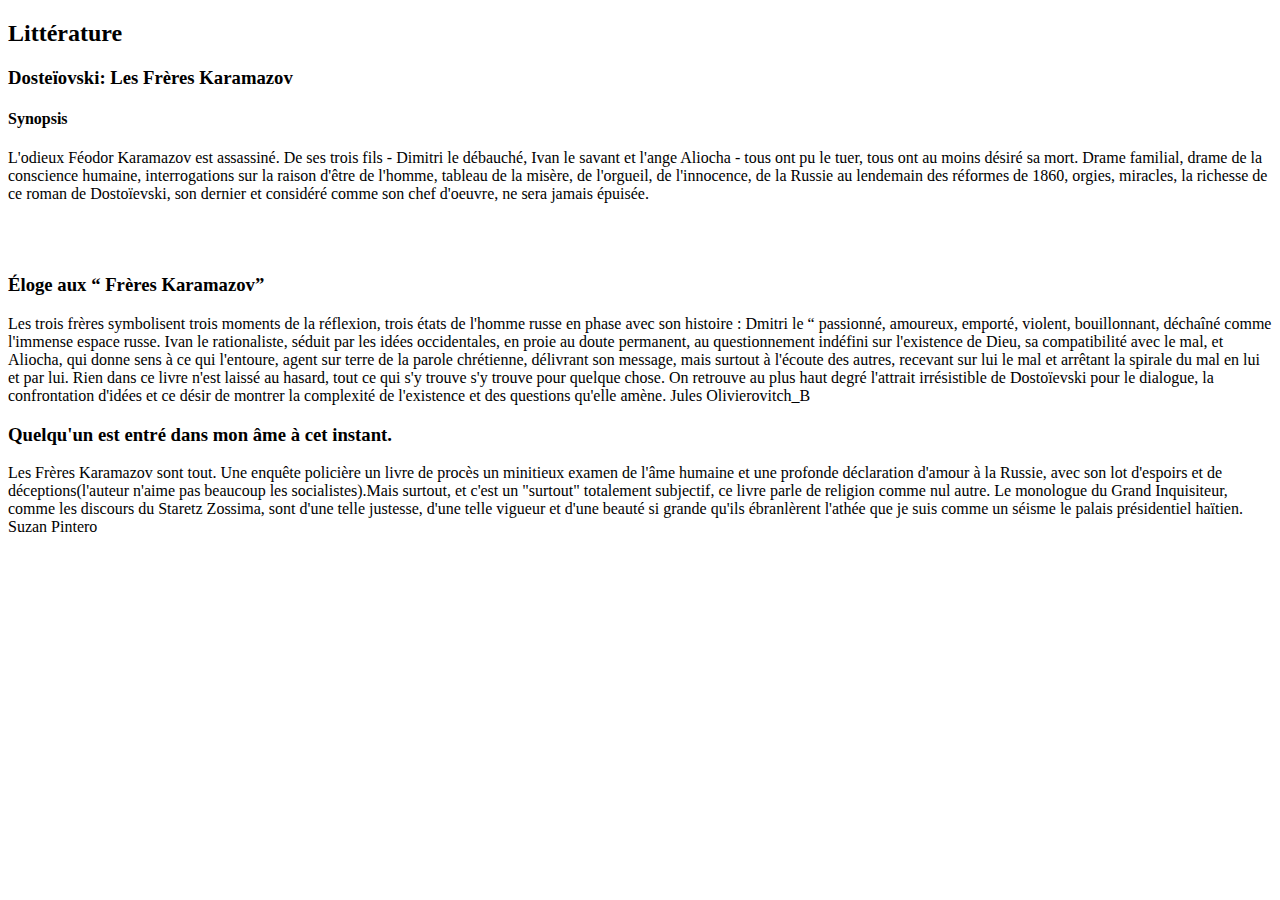
==== index.html @ 24e1115f "premiere remise html semantique" ====
<!DOCTYPE html>
<html lang="fr">
<head>
    <meta charset="UTF-8">
    <meta name="viewport" content="width=device-width, initial-scale=1.0"/>
<!--    <link rel="stylesheet" href="css/styles.css">-->
    <title>P1 Grilles festives</title>
</head>
<body>
<div>
    <header>
        <h2>Littérature</h2>
    </header>
</div>
<main>
<section>
    <div>
        <h3>Dosteïovski:
            Les Frères Karamazov
        </h3>
        <h4>Synopsis</h4>
        <p>L'odieux Féodor Karamazov est assassiné. De ses trois fils - Dimitri le débauché, Ivan le savant et l'ange Aliocha - tous ont pu le tuer, tous ont au moins désiré sa mort. Drame familial, drame de la conscience humaine, interrogations sur la raison d'être de l'homme, tableau de la misère, de l'orgueil, de l'innocence, de la Russie au lendemain des réformes de 1860, orgies, miracles, la richesse de ce roman de Dostoïevski, son dernier et considéré comme son chef d'oeuvre, ne sera jamais épuisée. </p>
    </div>
    <div>
        <img src="" alt="">
        <img src="" alt="">
    </div>
    <div>
        <img src="" alt="">
    </div>
    <div>
        <h3>Éloge aux “ Frères Karamazov” </h3>
        <p>Les trois frères symbolisent trois moments de la réflexion, trois états de l'homme russe en phase avec son histoire : Dmitri le “ passionné, amoureux, emporté, violent, bouillonnant, déchaîné comme l'immense espace russe. Ivan le rationaliste, séduit par les idées occidentales, en proie au doute permanent, au questionnement indéfini sur l'existence de Dieu, sa compatibilité avec le mal, et Aliocha, qui donne sens à ce qui l'entoure, agent sur terre de la parole chrétienne, délivrant son message, mais surtout à l'écoute des autres, recevant sur lui le mal et arrêtant la spirale du mal en lui et par lui. Rien dans ce livre n'est laissé au hasard, tout ce qui s'y trouve s'y trouve pour quelque chose. On retrouve au plus haut degré l'attrait irrésistible de Dostoïevski pour le dialogue, la confrontation d'idées et ce désir de montrer la complexité de l'existence et des questions qu'elle amène.

            Jules Olivierovitch_B
        </p>
    </div>
    <div>
        <h3> Quelqu'un est entré dans
            mon âme à cet instant.

        </h3>
    <p>Les Frères Karamazov sont tout. Une enquête policière un livre de procès un minitieux examen de l'âme humaine et une profonde déclaration d'amour à la Russie, avec son lot d'espoirs et de déceptions(l'auteur n'aime pas beaucoup les socialistes).Mais surtout, et c'est un "surtout" totalement subjectif, ce livre parle de religion comme nul autre. Le monologue du Grand Inquisiteur, comme les discours du Staretz Zossima, sont d'une telle justesse, d'une telle vigueur et d'une beauté si grande qu'ils ébranlèrent l'athée que je suis comme un séisme le palais présidentiel haïtien.

        Suzan Pintero
    </p>
    </div>
    <div>
        <img src="" alt="">
    </div>
</section>
</main>
</body>
</html>
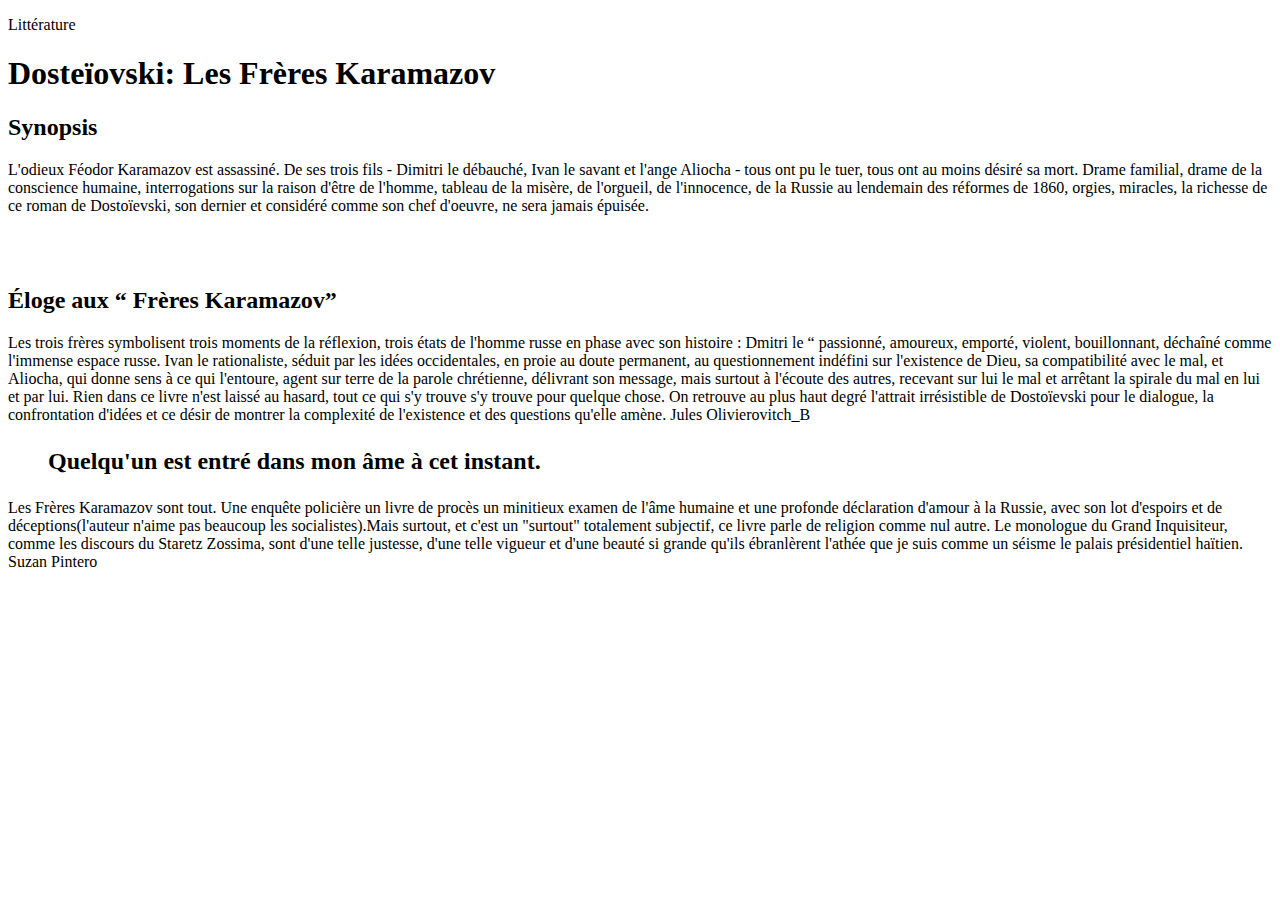
==== commit 9654aed8: "html sémantique v2" ====
--- a/index.html
+++ b/index.html
@@ -8,17 +8,16 @@
 </head>
 <body>
 <div>
-    <header>
-        <h2>Littérature</h2>
+    <header id="header" role="banner">
+        <p>Littérature</p>
     </header>
 </div>
-<main>
-<section>
+<main class="rangee" id="main" role="main">
     <div>
-        <h3>Dosteïovski:
+        <h1>Dosteïovski:
             Les Frères Karamazov
-        </h3>
-        <h4>Synopsis</h4>
+        </h1>
+        <h2>Synopsis</h2>
         <p>L'odieux Féodor Karamazov est assassiné. De ses trois fils - Dimitri le débauché, Ivan le savant et l'ange Aliocha - tous ont pu le tuer, tous ont au moins désiré sa mort. Drame familial, drame de la conscience humaine, interrogations sur la raison d'être de l'homme, tableau de la misère, de l'orgueil, de l'innocence, de la Russie au lendemain des réformes de 1860, orgies, miracles, la richesse de ce roman de Dostoïevski, son dernier et considéré comme son chef d'oeuvre, ne sera jamais épuisée. </p>
     </div>
     <div>
@@ -29,17 +28,17 @@
         <img src="" alt="">
     </div>
     <div>
-        <h3>Éloge aux “ Frères Karamazov” </h3>
+        <h2>Éloge aux “ Frères Karamazov” </h2>
         <p>Les trois frères symbolisent trois moments de la réflexion, trois états de l'homme russe en phase avec son histoire : Dmitri le “ passionné, amoureux, emporté, violent, bouillonnant, déchaîné comme l'immense espace russe. Ivan le rationaliste, séduit par les idées occidentales, en proie au doute permanent, au questionnement indéfini sur l'existence de Dieu, sa compatibilité avec le mal, et Aliocha, qui donne sens à ce qui l'entoure, agent sur terre de la parole chrétienne, délivrant son message, mais surtout à l'écoute des autres, recevant sur lui le mal et arrêtant la spirale du mal en lui et par lui. Rien dans ce livre n'est laissé au hasard, tout ce qui s'y trouve s'y trouve pour quelque chose. On retrouve au plus haut degré l'attrait irrésistible de Dostoïevski pour le dialogue, la confrontation d'idées et ce désir de montrer la complexité de l'existence et des questions qu'elle amène.
 
             Jules Olivierovitch_B
         </p>
     </div>
     <div>
-        <h3> Quelqu'un est entré dans
-            mon âme à cet instant.
-
-        </h3>
+        <h2>
+            <blockquote>Quelqu'un est entré dans
+                mon âme à cet instant.</blockquote>
+        </h2>
     <p>Les Frères Karamazov sont tout. Une enquête policière un livre de procès un minitieux examen de l'âme humaine et une profonde déclaration d'amour à la Russie, avec son lot d'espoirs et de déceptions(l'auteur n'aime pas beaucoup les socialistes).Mais surtout, et c'est un "surtout" totalement subjectif, ce livre parle de religion comme nul autre. Le monologue du Grand Inquisiteur, comme les discours du Staretz Zossima, sont d'une telle justesse, d'une telle vigueur et d'une beauté si grande qu'ils ébranlèrent l'athée que je suis comme un séisme le palais présidentiel haïtien.
 
         Suzan Pintero
@@ -48,7 +47,7 @@
     <div>
         <img src="" alt="">
     </div>
-</section>
 </main>
+<footer id="footer" role="contentinfo">
 </body>
 </html>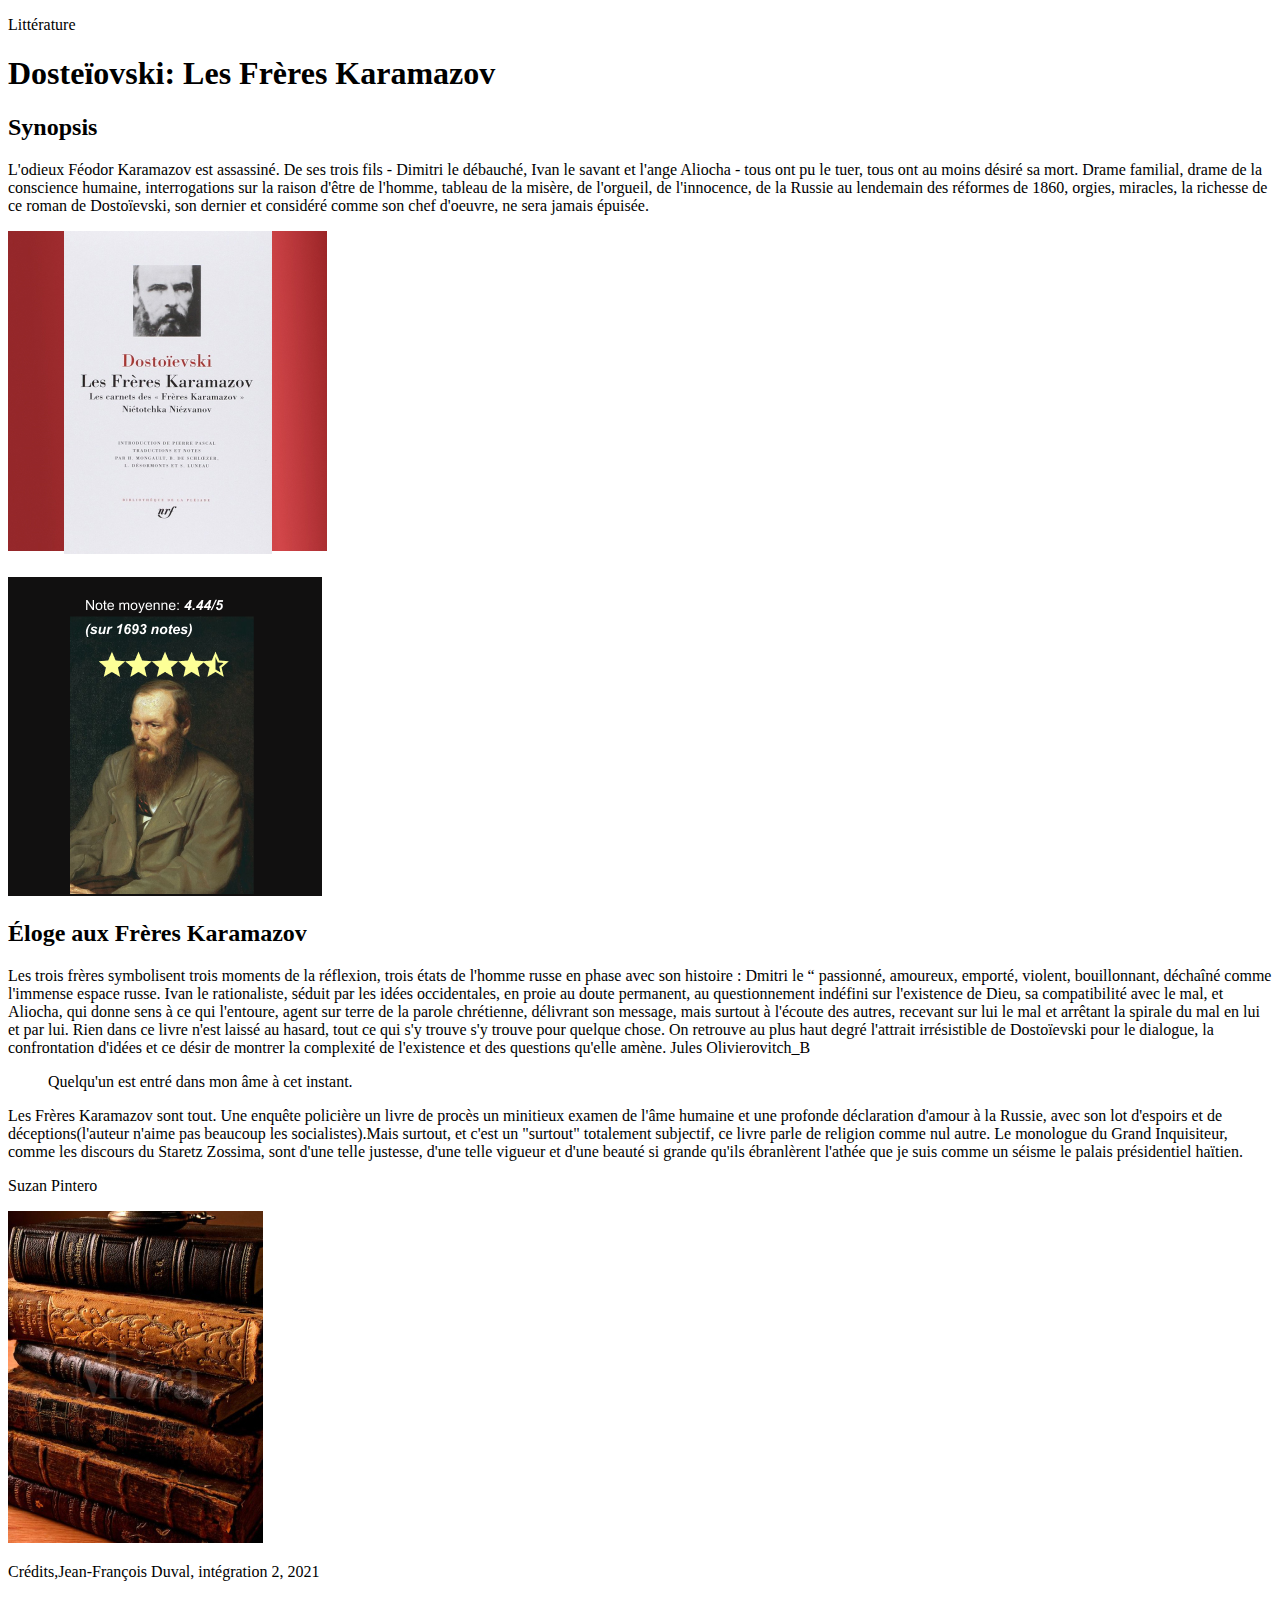
==== commit 2c55f591: "fin balisage semantique" ====
--- a/index.html
+++ b/index.html
@@ -3,7 +3,7 @@
 <head>
     <meta charset="UTF-8">
     <meta name="viewport" content="width=device-width, initial-scale=1.0"/>
-<!--    <link rel="stylesheet" href="css/styles.css">-->
+    <!--    <link rel="stylesheet" href="css/styles.css">-->
     <title>P1 Grilles festives</title>
 </head>
 <body>
@@ -12,42 +12,60 @@
         <p>Littérature</p>
     </header>
 </div>
-<main class="rangee" id="main" role="main">
+<main id="main" role="main">
     <div>
         <h1>Dosteïovski:
             Les Frères Karamazov
         </h1>
         <h2>Synopsis</h2>
-        <p>L'odieux Féodor Karamazov est assassiné. De ses trois fils - Dimitri le débauché, Ivan le savant et l'ange Aliocha - tous ont pu le tuer, tous ont au moins désiré sa mort. Drame familial, drame de la conscience humaine, interrogations sur la raison d'être de l'homme, tableau de la misère, de l'orgueil, de l'innocence, de la Russie au lendemain des réformes de 1860, orgies, miracles, la richesse de ce roman de Dostoïevski, son dernier et considéré comme son chef d'oeuvre, ne sera jamais épuisée. </p>
+        <p>L'odieux Féodor Karamazov est assassiné. De ses trois fils - Dimitri le débauché, Ivan le savant et l'ange
+            Aliocha - tous ont pu le tuer, tous ont au moins désiré sa mort. Drame familial, drame de la conscience
+            humaine, interrogations sur la raison d'être de l'homme, tableau de la misère, de l'orgueil, de l'innocence,
+            de la Russie au lendemain des réformes de 1860, orgies, miracles, la richesse de ce roman de Dostoïevski,
+            son dernier et considéré comme son chef d'oeuvre, ne sera jamais épuisée. </p>
     </div>
     <div>
-        <img src="" alt="">
-        <img src="" alt="">
+        <img src="images/couv_livre.jpg" alt="Couverture du livre Les Frères Karamazov">
     </div>
     <div>
-        <img src="" alt="">
+        <img src="images/etoiles.png"
+             alt="Note moyenne: 4.4 sur 5 sur 1693 notes, vieille photo de Fiodor Doesteievski">
     </div>
     <div>
-        <h2>Éloge aux “ Frères Karamazov” </h2>
-        <p>Les trois frères symbolisent trois moments de la réflexion, trois états de l'homme russe en phase avec son histoire : Dmitri le “ passionné, amoureux, emporté, violent, bouillonnant, déchaîné comme l'immense espace russe. Ivan le rationaliste, séduit par les idées occidentales, en proie au doute permanent, au questionnement indéfini sur l'existence de Dieu, sa compatibilité avec le mal, et Aliocha, qui donne sens à ce qui l'entoure, agent sur terre de la parole chrétienne, délivrant son message, mais surtout à l'écoute des autres, recevant sur lui le mal et arrêtant la spirale du mal en lui et par lui. Rien dans ce livre n'est laissé au hasard, tout ce qui s'y trouve s'y trouve pour quelque chose. On retrouve au plus haut degré l'attrait irrésistible de Dostoïevski pour le dialogue, la confrontation d'idées et ce désir de montrer la complexité de l'existence et des questions qu'elle amène.
+        <h2>Éloge aux Frères Karamazov</h2>
+        <p>Les trois frères symbolisent trois moments de la réflexion, trois états de l'homme russe en phase avec son
+            histoire : Dmitri le “ passionné, amoureux, emporté, violent, bouillonnant, déchaîné comme l'immense espace
+            russe. Ivan le rationaliste, séduit par les idées occidentales, en proie au doute permanent, au
+            questionnement indéfini sur l'existence de Dieu, sa compatibilité avec le mal, et Aliocha, qui donne sens à
+            ce qui l'entoure, agent sur terre de la parole chrétienne, délivrant son message, mais surtout à l'écoute
+            des autres, recevant sur lui le mal et arrêtant la spirale du mal en lui et par lui. Rien dans ce livre
+            n'est laissé au hasard, tout ce qui s'y trouve s'y trouve pour quelque chose. On retrouve au plus haut degré
+            l'attrait irrésistible de Dostoïevski pour le dialogue, la confrontation d'idées et ce désir de montrer la
+            complexité de l'existence et des questions qu'elle amène.
 
             Jules Olivierovitch_B
         </p>
     </div>
     <div>
-        <h2>
-            <blockquote>Quelqu'un est entré dans
-                mon âme à cet instant.</blockquote>
-        </h2>
-    <p>Les Frères Karamazov sont tout. Une enquête policière un livre de procès un minitieux examen de l'âme humaine et une profonde déclaration d'amour à la Russie, avec son lot d'espoirs et de déceptions(l'auteur n'aime pas beaucoup les socialistes).Mais surtout, et c'est un "surtout" totalement subjectif, ce livre parle de religion comme nul autre. Le monologue du Grand Inquisiteur, comme les discours du Staretz Zossima, sont d'une telle justesse, d'une telle vigueur et d'une beauté si grande qu'ils ébranlèrent l'athée que je suis comme un séisme le palais présidentiel haïtien.
+        <blockquote><p>Quelqu'un est entré dans
+            mon âme à cet instant.
+            <p></blockquote>
 
-        Suzan Pintero
-    </p>
+        <p>Les Frères Karamazov sont tout. Une enquête policière un livre de procès un minitieux examen de l'âme humaine
+            et une profonde déclaration d'amour à la Russie, avec son lot d'espoirs et de déceptions(l'auteur n'aime pas
+            beaucoup les socialistes).Mais surtout, et c'est un "surtout" totalement subjectif, ce livre parle de
+            religion comme nul autre. Le monologue du Grand Inquisiteur, comme les discours du Staretz Zossima, sont
+            d'une telle justesse, d'une telle vigueur et d'une beauté si grande qu'ils ébranlèrent l'athée que je suis
+            comme un séisme le palais présidentiel haïtien.
+        <p>
+            Suzan Pintero
+        </p>
     </div>
     <div>
-        <img src="" alt="">
+        <img src="images/pile_livre.jpg" alt="pile de vieux livres en cuir">
     </div>
 </main>
 <footer id="footer" role="contentinfo">
+    <p>Crédits,Jean-François Duval, intégration 2, 2021</p></footer>
 </body>
 </html>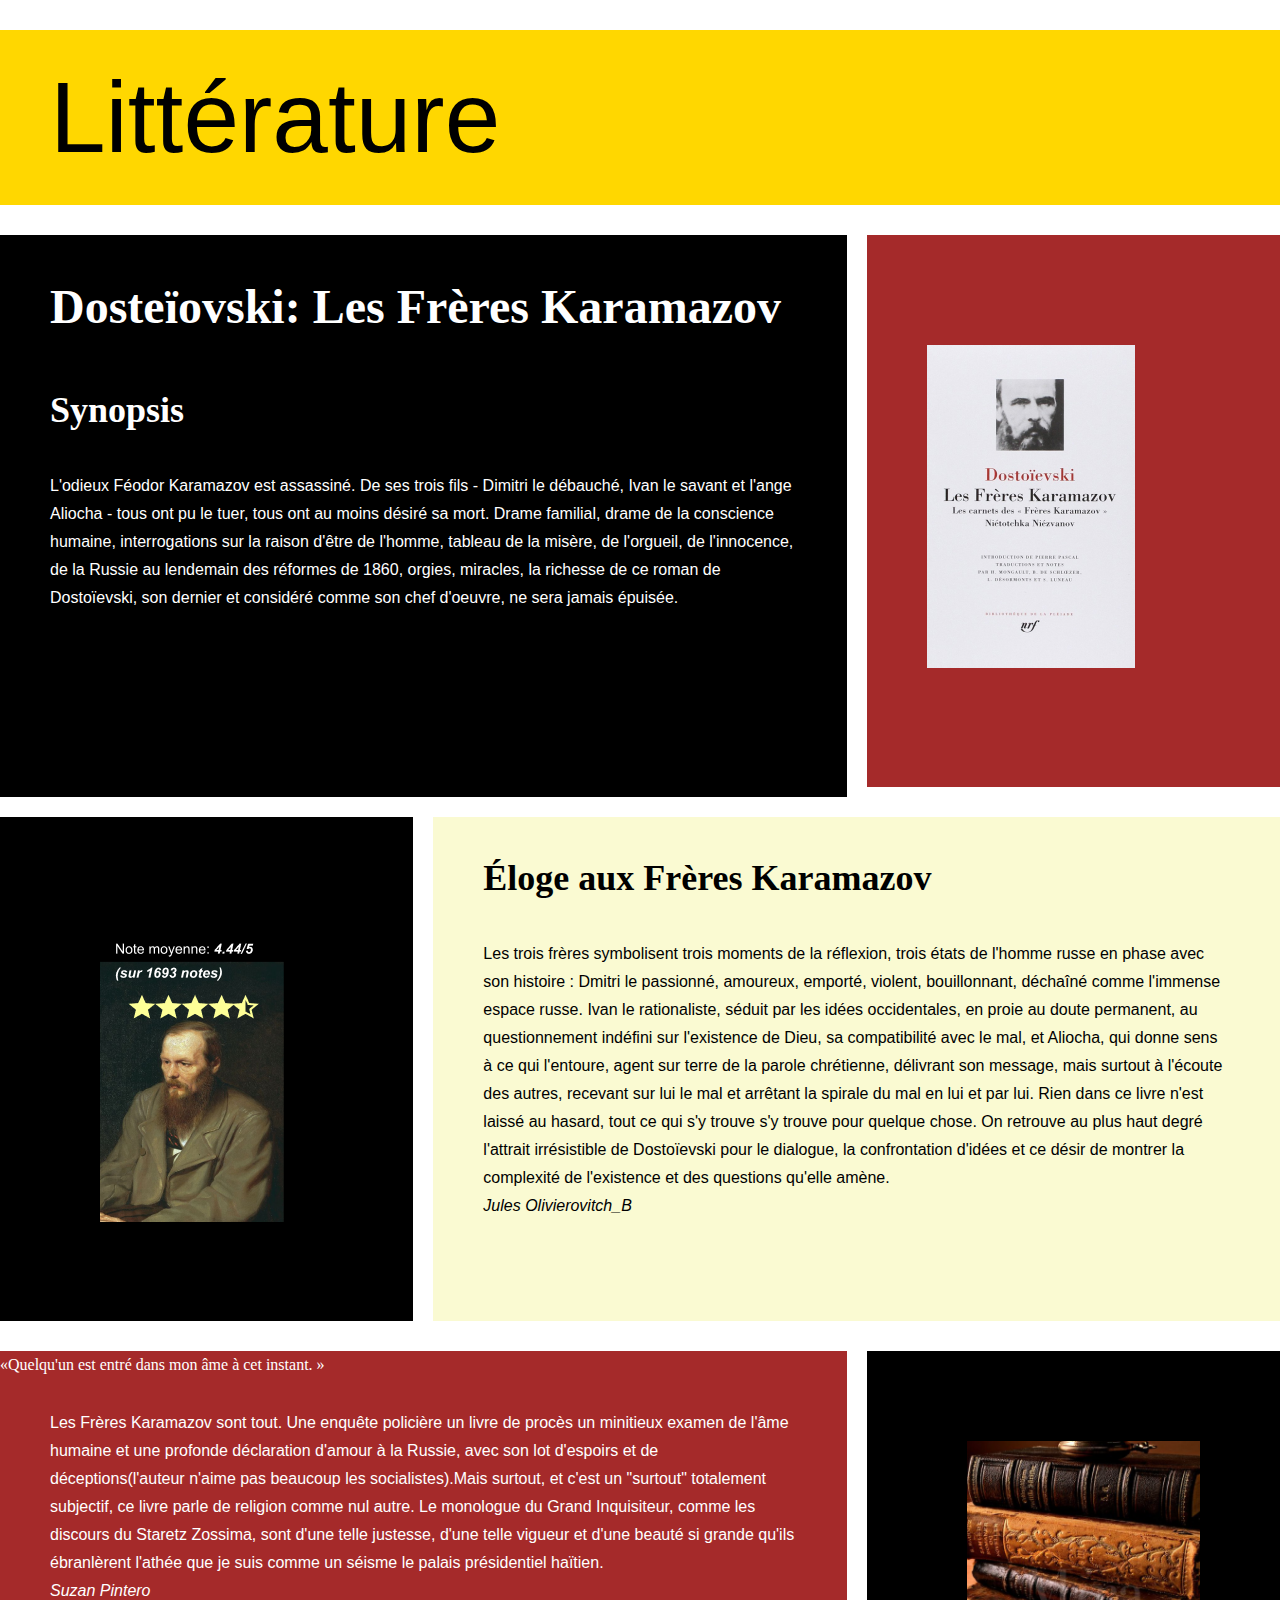
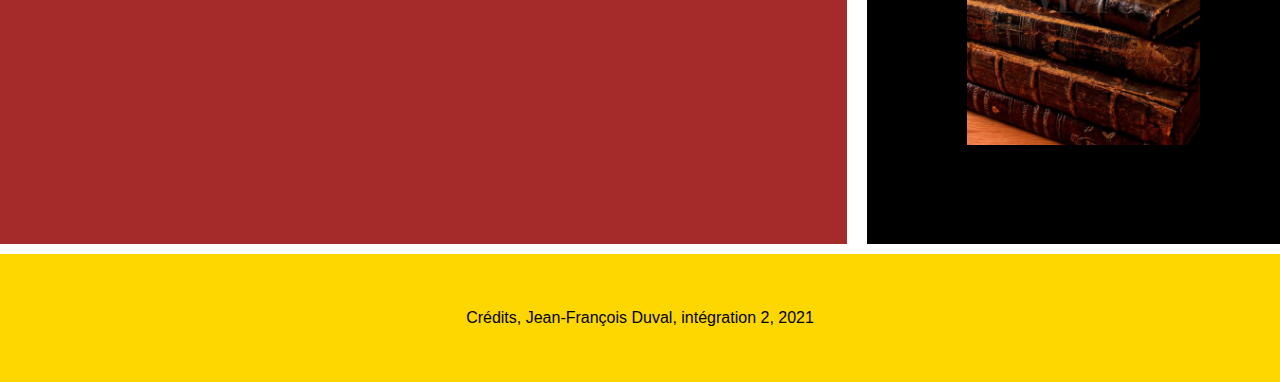
==== commit 91fb3655: "css v1" ====
--- a/index.html
+++ b/index.html
@@ -3,17 +3,15 @@
 <head>
     <meta charset="UTF-8">
     <meta name="viewport" content="width=device-width, initial-scale=1.0"/>
-    <!--    <link rel="stylesheet" href="css/styles.css">-->
+        <link rel="stylesheet" href="css/styles.css">
     <title>P1 Grilles festives</title>
 </head>
 <body>
-<div>
-    <header id="header" role="banner">
-        <p>Littérature</p>
+    <header class="header--titre" id="header" role="banner">
+        <p class="titre">Littérature</p>
     </header>
-</div>
-<main id="main" role="main">
-    <div>
+<main class="conteneur cards" id="main" role="main">
+    <div class="cards__div card1">
         <h1>Dosteïovski:
             Les Frères Karamazov
         </h1>
@@ -21,20 +19,20 @@
         <p>L'odieux Féodor Karamazov est assassiné. De ses trois fils - Dimitri le débauché, Ivan le savant et l'ange
             Aliocha - tous ont pu le tuer, tous ont au moins désiré sa mort. Drame familial, drame de la conscience
             humaine, interrogations sur la raison d'être de l'homme, tableau de la misère, de l'orgueil, de l'innocence,
-            de la Russie au lendemain des réformes de 1860, orgies, miracles, la richesse de ce roman de Dostoïevski,
+            de la Russie au lendemain des réformes de <time>1860</time>, orgies, miracles, la richesse de ce roman de Dostoïevski,
             son dernier et considéré comme son chef d'oeuvre, ne sera jamais épuisée. </p>
     </div>
-    <div>
-        <img src="images/couv_livre.jpg" alt="Couverture du livre Les Frères Karamazov">
+    <div class="cards__div card2">
+        <img class="img_1" src="images/couv_livre.jpg" alt="Couverture du livre Les Frères Karamazov">
     </div>
-    <div>
-        <img src="images/etoiles.png"
+    <div class="cards__div card3">
+        <img class="img_2" src="images/etoiles.png"
              alt="Note moyenne: 4.4 sur 5 sur 1693 notes, vieille photo de Fiodor Doesteievski">
     </div>
-    <div>
+    <div class="cards__div card4">
         <h2>Éloge aux Frères Karamazov</h2>
         <p>Les trois frères symbolisent trois moments de la réflexion, trois états de l'homme russe en phase avec son
-            histoire : Dmitri le “ passionné, amoureux, emporté, violent, bouillonnant, déchaîné comme l'immense espace
+            histoire : Dmitri le passionné, amoureux, emporté, violent, bouillonnant, déchaîné comme l'immense espace
             russe. Ivan le rationaliste, séduit par les idées occidentales, en proie au doute permanent, au
             questionnement indéfini sur l'existence de Dieu, sa compatibilité avec le mal, et Aliocha, qui donne sens à
             ce qui l'entoure, agent sur terre de la parole chrétienne, délivrant son message, mais surtout à l'écoute
@@ -42,14 +40,14 @@
             n'est laissé au hasard, tout ce qui s'y trouve s'y trouve pour quelque chose. On retrouve au plus haut degré
             l'attrait irrésistible de Dostoïevski pour le dialogue, la confrontation d'idées et ce désir de montrer la
             complexité de l'existence et des questions qu'elle amène.
-
-            Jules Olivierovitch_B
+            <br>
+            <cite>Jules Olivierovitch_B</cite>
         </p>
     </div>
-    <div>
-        <blockquote><p>Quelqu'un est entré dans
+    <div class="cards__div card5">
+        <q>Quelqu'un est entré dans
             mon âme à cet instant.
-            <p></blockquote>
+            </q>
 
         <p>Les Frères Karamazov sont tout. Une enquête policière un livre de procès un minitieux examen de l'âme humaine
             et une profonde déclaration d'amour à la Russie, avec son lot d'espoirs et de déceptions(l'auteur n'aime pas
@@ -57,15 +55,15 @@
             religion comme nul autre. Le monologue du Grand Inquisiteur, comme les discours du Staretz Zossima, sont
             d'une telle justesse, d'une telle vigueur et d'une beauté si grande qu'ils ébranlèrent l'athée que je suis
             comme un séisme le palais présidentiel haïtien.
-        <p>
-            Suzan Pintero
+            <br>
+            <cite>Suzan Pintero</cite>
         </p>
     </div>
-    <div>
-        <img src="images/pile_livre.jpg" alt="pile de vieux livres en cuir">
+    <div class="cards__div card6">
+        <img class="img_3" src="images/Pile_livres.png" alt="pile de vieux livres en cuir">
     </div>
 </main>
-<footer id="footer" role="contentinfo">
-    <p>Crédits,Jean-François Duval, intégration 2, 2021</p></footer>
+<footer class="credits" id="footer" role="contentinfo">
+    <p>Crédits, Jean-François Duval, intégration 2, 2021</p></footer>
 </body>
 </html>--- a/css/styles.css
+++ b/css/styles.css
@@ -0,0 +1,141 @@
+@charset "UTF-8";
+
+/**
+ * @author Prénom Nom courriel
+ *
+ * TABLE DES MATIERES
+ * Normalize
+ * Utilitaires
+ * Charte typographique
+ * Menu
+ * Grille
+ * Mise en page
+ *** Contenus principal et complémentaire
+ *** Architecture des CSS (liste de définitions)
+ *** Pied de page
+ */
+
+/* Normalize
+   ========================================================================== */
+@import url(_normalize.css);
+
+/* Utilitaires
+   ========================================================================== */
+@import url(_utilitaires.css);
+
+/* Charte typographique
+   ========================================================================== */
+@import url(_typo.css);
+
+
+/* Mise en page
+   ========================================================================== */
+
+
+.cards {
+    margin: 0;
+    padding: 0;
+    list-style: none;
+}
+
+@media (min-width: 601px) {
+    .cards {
+        display: grid;
+        grid-template-columns: 1fr 1fr 1fr;
+        grid-gap: 20px;
+        grid-template-areas:
+                "a a b"
+    "c d d" "e e f";
+    }
+
+    .card1 {
+        grid-area: a;
+        color:white;
+
+    }
+
+    .card2 {
+        grid-area: b;
+    }
+
+    .card3 {
+        grid-area: c;
+    }
+
+    .card4 {
+        grid-area: d;
+    }
+
+    .card5 {
+        grid-area: e;
+        color:white;
+    }
+
+    .card6 {
+        grid-area: f;
+    }
+
+}
+.cards .cards__div {
+    background-color: black;
+    margin-bottom:10px;
+}
+.cards .cards__div:nth-child(2) {
+    background-color:brown;
+    margin-bottom:10px;
+}
+.cards .cards__div:nth-child(3) {
+    background-color:black;
+    margin-bottom:10px;
+}
+.cards .cards__div:nth-child(4) {
+    background-color:lightgoldenrodyellow;
+    margin-bottom:10px;
+}
+.cards .cards__div:nth-child(5) {
+    background-color:brown;
+    margin-bottom:10px;
+}
+.cards .cards__div:nth-child(6) {
+    background-color:black;
+    margin-bottom:10px;
+}
+@media (min-width: 600px) {
+    .cards .cards__div {
+        margin-bottom:0;
+    }
+}
+.img_1{
+    margin: 110px 60px;
+}
+.img_2,
+.img_3{
+    padding: 90px;
+    margin-left: 10px;
+}
+
+h1,
+h2,
+p{
+    margin:30px;
+    padding: 0px 20px
+}
+
+footer {
+
+}
+
+header {
+font-size: 10rem;
+    background-color: gold;
+}
+
+
+/*** Pied de page ***/
+footer{
+    background-color: gold;
+    padding: 20px;
+}
+.credits {
+text-align: center;
+    }
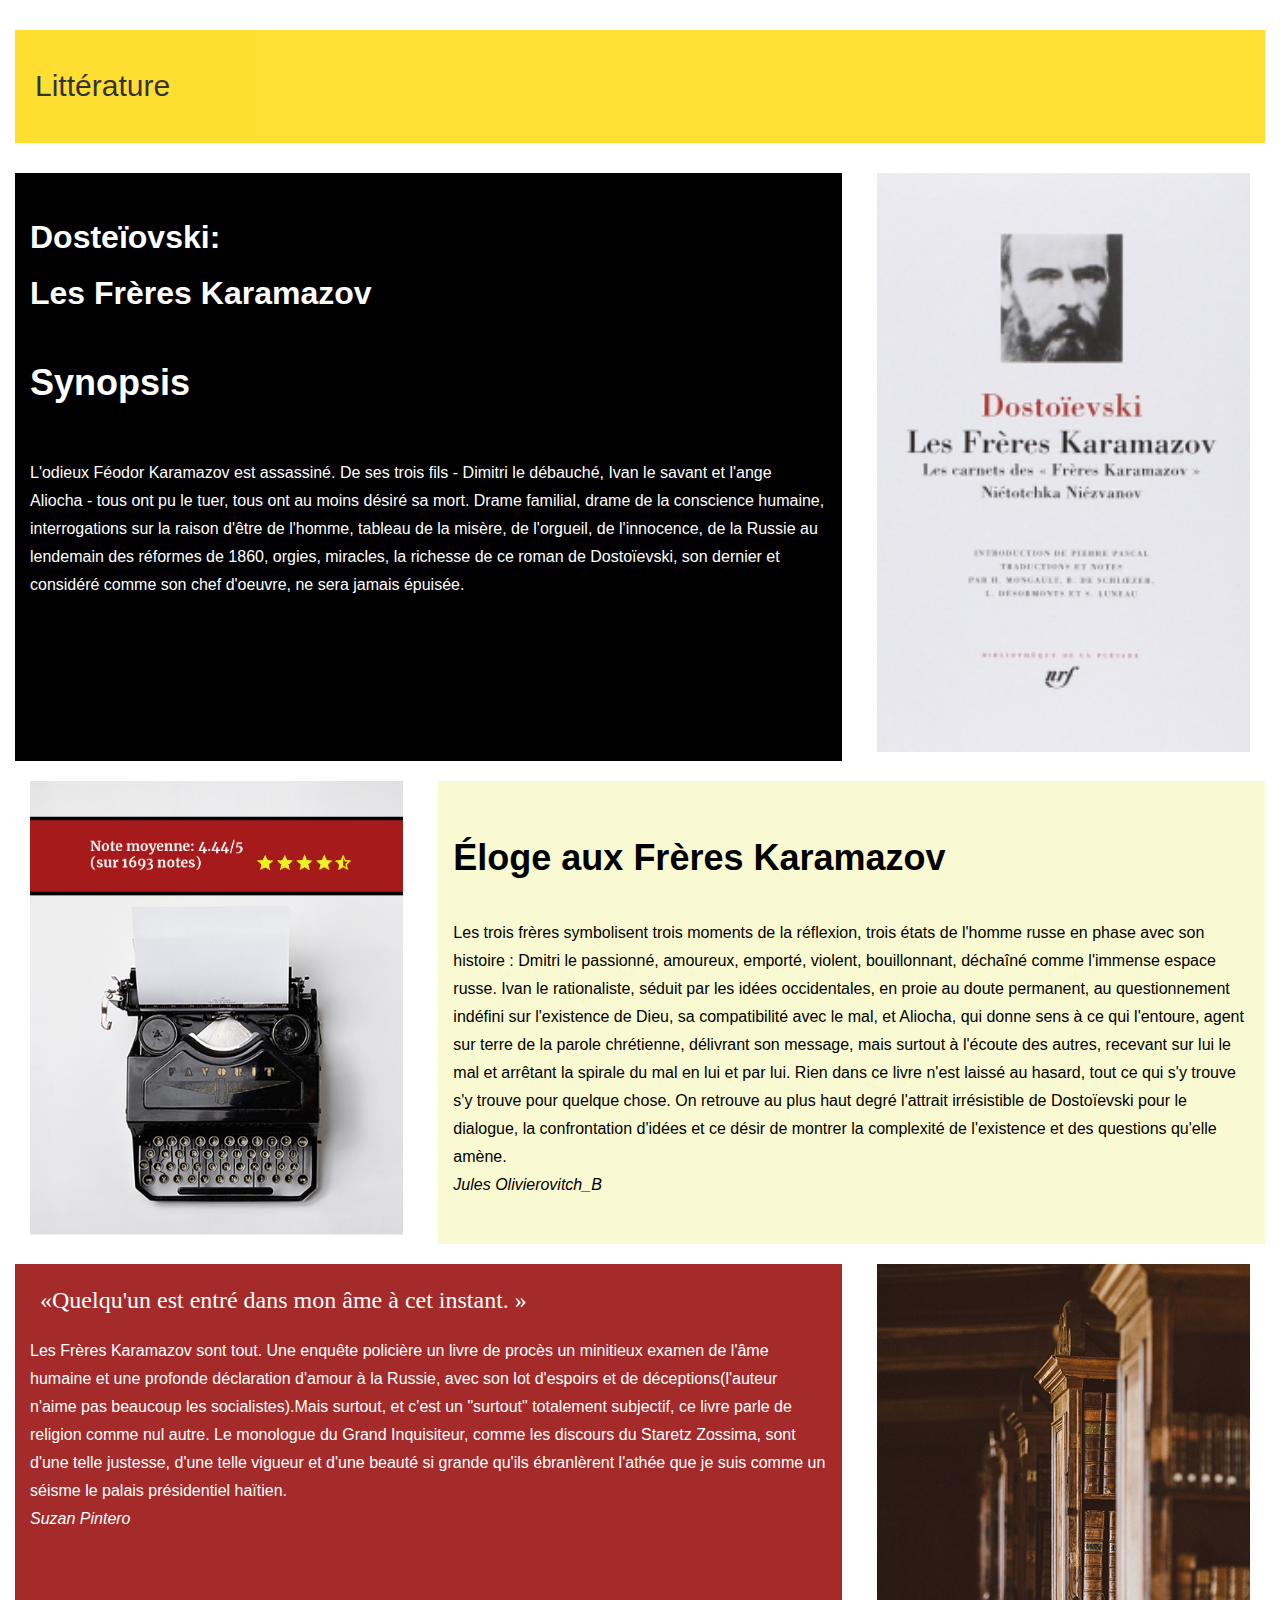
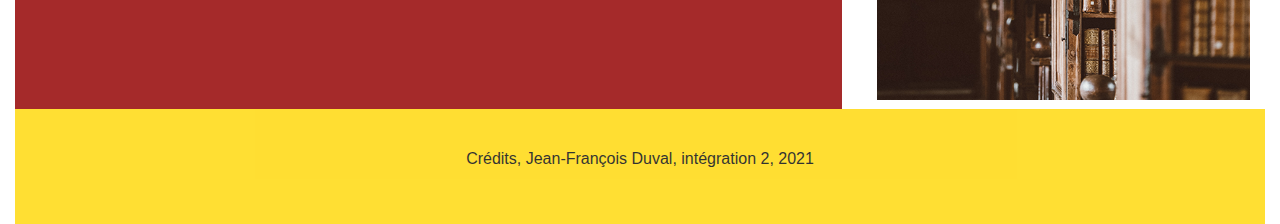
==== commit 43419db7: "v1 structure format table" ====
--- a/index.html
+++ b/index.html
@@ -6,17 +6,18 @@
         <link rel="stylesheet" href="css/styles.css">
     <title>P1 Grilles festives</title>
 </head>
-<body>
+<body class="body">
     <header class="header--titre" id="header" role="banner">
         <p class="titre">Littérature</p>
     </header>
 <main class="conteneur cards" id="main" role="main">
     <div class="cards__div card1">
         <h1>Dosteïovski:
+            <br>
             Les Frères Karamazov
         </h1>
-        <h2>Synopsis</h2>
-        <p>L'odieux Féodor Karamazov est assassiné. De ses trois fils - Dimitri le débauché, Ivan le savant et l'ange
+        <h2 class="synopsis">Synopsis</h2>
+        <p class="p1">L'odieux Féodor Karamazov est assassiné. De ses trois fils - Dimitri le débauché, Ivan le savant et l'ange
             Aliocha - tous ont pu le tuer, tous ont au moins désiré sa mort. Drame familial, drame de la conscience
             humaine, interrogations sur la raison d'être de l'homme, tableau de la misère, de l'orgueil, de l'innocence,
             de la Russie au lendemain des réformes de <time>1860</time>, orgies, miracles, la richesse de ce roman de Dostoïevski,
@@ -26,12 +27,12 @@
         <img class="img_1" src="images/couv_livre.jpg" alt="Couverture du livre Les Frères Karamazov">
     </div>
     <div class="cards__div card3">
-        <img class="img_2" src="images/etoiles.png"
+        <img class="img_2" src="images/old_typewriter.png"
              alt="Note moyenne: 4.4 sur 5 sur 1693 notes, vieille photo de Fiodor Doesteievski">
     </div>
     <div class="cards__div card4">
-        <h2>Éloge aux Frères Karamazov</h2>
-        <p>Les trois frères symbolisent trois moments de la réflexion, trois états de l'homme russe en phase avec son
+        <h2 class="eloge">Éloge aux Frères Karamazov</h2>
+        <p class="p2">Les trois frères symbolisent trois moments de la réflexion, trois états de l'homme russe en phase avec son
             histoire : Dmitri le passionné, amoureux, emporté, violent, bouillonnant, déchaîné comme l'immense espace
             russe. Ivan le rationaliste, séduit par les idées occidentales, en proie au doute permanent, au
             questionnement indéfini sur l'existence de Dieu, sa compatibilité avec le mal, et Aliocha, qui donne sens à
@@ -45,11 +46,11 @@
         </p>
     </div>
     <div class="cards__div card5">
-        <q>Quelqu'un est entré dans
+        <q class="quote">Quelqu'un est entré dans
             mon âme à cet instant.
             </q>
 
-        <p>Les Frères Karamazov sont tout. Une enquête policière un livre de procès un minitieux examen de l'âme humaine
+        <p class="p3">Les Frères Karamazov sont tout. Une enquête policière un livre de procès un minitieux examen de l'âme humaine
             et une profonde déclaration d'amour à la Russie, avec son lot d'espoirs et de déceptions(l'auteur n'aime pas
             beaucoup les socialistes).Mais surtout, et c'est un "surtout" totalement subjectif, ce livre parle de
             religion comme nul autre. Le monologue du Grand Inquisiteur, comme les discours du Staretz Zossima, sont
@@ -60,10 +61,10 @@
         </p>
     </div>
     <div class="cards__div card6">
-        <img class="img_3" src="images/Pile_livres.png" alt="pile de vieux livres en cuir">
+        <img class="img_3" src="images/librairie_vieux_livres_600.png" alt="vieille librairie">
     </div>
 </main>
 <footer class="credits" id="footer" role="contentinfo">
-    <p>Crédits, Jean-François Duval, intégration 2, 2021</p></footer>
+    <p class="credits">Crédits, Jean-François Duval, intégration 2, 2021</p></footer>
 </body>
 </html>--- a/css/styles.css
+++ b/css/styles.css
@@ -9,10 +9,14 @@
  * Charte typographique
  * Menu
  * Grille
- * Mise en page
- *** Contenus principal et complémentaire
- *** Architecture des CSS (liste de définitions)
- *** Pied de page
+ * Mise en page des cards
+ *Traitement des images*
+ *Textes*
+ *Sections*
+ ****header****
+ ****footer****
+
+
  */
 
 /* Normalize
@@ -28,13 +32,11 @@
 @import url(_typo.css);
 
 
-/* Mise en page
+/* Mise en page des cards
    ========================================================================== */
 
+.cards {
 
-.cards {
-    margin: 0;
-    padding: 0;
     list-style: none;
 }
 
@@ -69,6 +71,7 @@
     .card5 {
         grid-area: e;
         color:white;
+
     }
 
     .card6 {
@@ -76,66 +79,98 @@
     }
 
 }
-.cards .cards__div {
+.cards .cards__div{
+    padding-left: 1.5rem;
+    padding-right: 1.5rem;
+}
+.cards .cards__div:nth-child(1) {
     background-color: black;
-    margin-bottom:10px;
+
 }
 .cards .cards__div:nth-child(2) {
-    background-color:brown;
-    margin-bottom:10px;
+
+
 }
 .cards .cards__div:nth-child(3) {
-    background-color:black;
-    margin-bottom:10px;
+    display: flex;
+
 }
 .cards .cards__div:nth-child(4) {
     background-color:lightgoldenrodyellow;
-    margin-bottom:10px;
+
 }
 .cards .cards__div:nth-child(5) {
     background-color:brown;
-    margin-bottom:10px;
+    padding-top: 1.5rem;
+
+
 }
 .cards .cards__div:nth-child(6) {
-    background-color:black;
-    margin-bottom:10px;
+
+
+
 }
 @media (min-width: 600px) {
     .cards .cards__div {
-        margin-bottom:0;
+
     }
 }
-.img_1{
-    margin: 110px 60px;
-}
-.img_2,
-.img_3{
-    padding: 90px;
-    margin-left: 10px;
-}
 
-h1,
-h2,
-p{
-    margin:30px;
-    padding: 0px 20px
-}
+/***Traitement des images***/
 
-footer {
+img{
+    min-width: 100%;
 
 }
 
-header {
-font-size: 10rem;
+/***Textes***/
+
+h1{
+    color:white;
+    padding: 1.5rem 0 0 0 ;
+}
+h2,
+p{
+    /*margin-left:30px;*/
+    padding: 0 0 1.5rem 0;
+    color:white;
+}
+.titre{
+    color: black;
+    padding: 3rem 2rem;
     background-color: gold;
 }
+.p2{
+    color: black;
+}
+.eloge{
+    color:black;
+    padding: 1.5rem 0 0 0;
+}
+.quote{
+    color:white;
+    padding: 1.5rem 0 0 1rem;
 
+}
+/***Sections***/
+header {
+font-size: 3rem;
+    /*background-color: gold;*/
+    opacity: 0.8;
+}
+/***body***/
+.body{
+    padding-right: 1.5rem;
+    padding-left: 1.5rem;
+}
 
-/*** Pied de page ***/
+/*** footer ***/
 footer{
     background-color: gold;
     padding: 20px;
+    opacity: 0.8;
 }
 .credits {
 text-align: center;
+    color: black;
     }
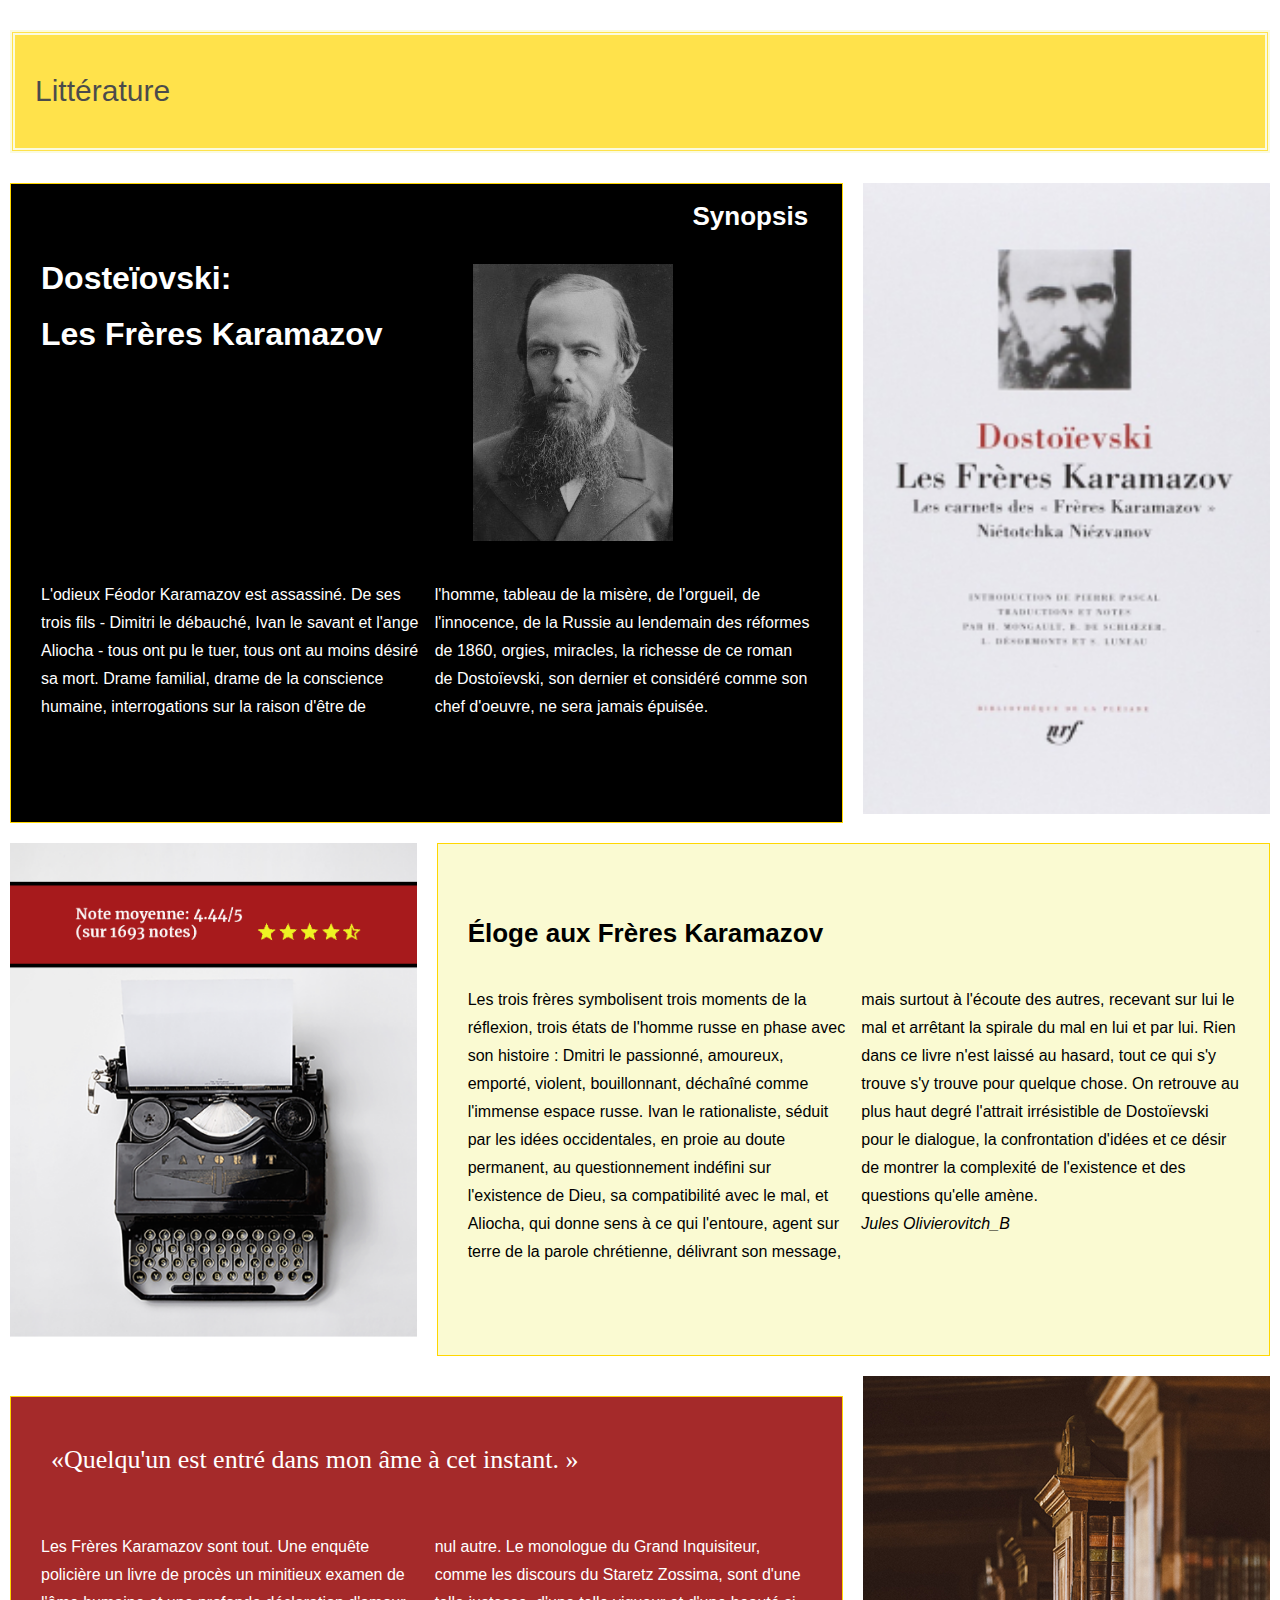
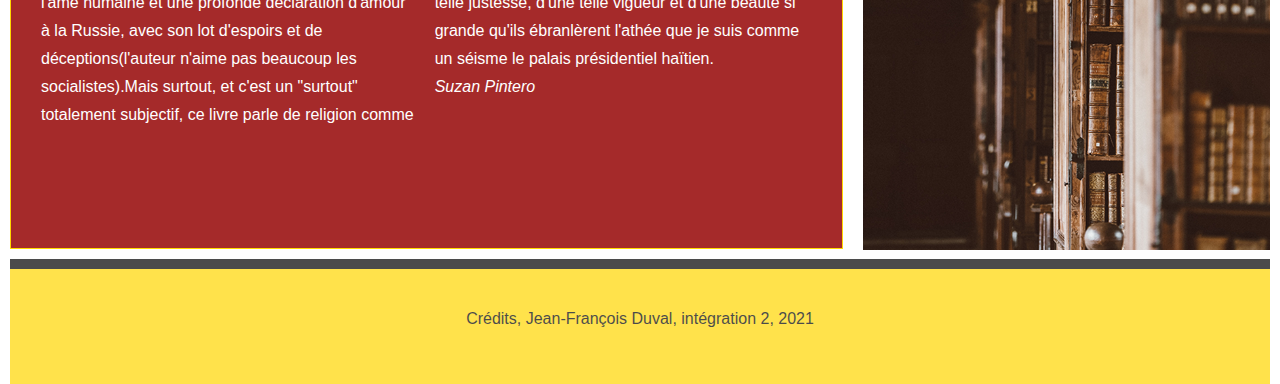
==== commit 6223f927: "fin, reste à concevoir l'oral" ====
--- a/index.html
+++ b/index.html
@@ -16,6 +16,11 @@
             <br>
             Les Frères Karamazov
         </h1>
+        <picture class="float_reactif">
+            <source media="(min-width:600px)" srcset="images/fiodor_min_600.jpg">
+            <source media="(min-width:801px)" srcset="images/fiodor_min_800.jpg">
+            <img src="../images/m03/accueil_photo1_1200.jpg" alt="végétation de l'île">
+        </picture>
         <h2 class="synopsis">Synopsis</h2>
         <p class="p1">L'odieux Féodor Karamazov est assassiné. De ses trois fils - Dimitri le débauché, Ivan le savant et l'ange
             Aliocha - tous ont pu le tuer, tous ont au moins désiré sa mort. Drame familial, drame de la conscience
--- a/css/styles.css
+++ b/css/styles.css
@@ -1,22 +1,17 @@
 @charset "UTF-8";
 
 /**
- * @author Prénom Nom courriel
+ * @author Jean-François Duval 2067006@csfoy.ca
  *
- * TABLE DES MATIERES
- * Normalize
- * Utilitaires
- * Charte typographique
- * Menu
- * Grille
- * Mise en page des cards
+ ******************* TABLE DES MATIERES***********************
+ * Charte typographique*
+ * Mise en page des cards*
  *Traitement des images*
  *Textes*
+ *animation titre*
  *Sections*
  ****header****
  ****footer****
-
-
  */
 
 /* Normalize
@@ -32,12 +27,15 @@
 @import url(_typo.css);
 
 
+
+
 /* Mise en page des cards
    ========================================================================== */
 
 .cards {
 
     list-style: none;
+
 }
 
 @media (min-width: 601px) {
@@ -48,11 +46,12 @@
         grid-template-areas:
                 "a a b"
     "c d d" "e e f";
+
     }
 
     .card1 {
         grid-area: a;
-        color:white;
+        color: white;
 
     }
 
@@ -70,7 +69,8 @@
 
     .card5 {
         grid-area: e;
-        color:white;
+        color: white;
+
 
     }
 
@@ -79,37 +79,92 @@
     }
 
 }
-.cards .cards__div{
+
+.cards .cards__div {
     padding-left: 1.5rem;
     padding-right: 1.5rem;
-}
+
+}
+
+@media (min-width: 601px) {
+    .cards .cards__div {
+        padding: 3rem;
+
+    }
+}
+
 .cards .cards__div:nth-child(1) {
     background-color: black;
-
-}
+    border: solid 0.1em gold
+}
+@media(min-width: 949px){
+.cards .cards__div:nth-child(1) {
+    display: flex;
+    flex-wrap: wrap;
+
+
+}
+}
+@media(min-width: 949px){
+    .cards .cards__div:nth-child(1) .float_reactif{
+        float: right;
+        max-width: 200px;
+        margin:5rem 2rem 0 9rem;
+
+    }
+}
+.cards .cards__div:nth-child(1) {
+    background-color: black;
+
+}
+
 .cards .cards__div:nth-child(2) {
-
-
+    padding: 2rem 0 0 0;
+
+}
+@media(min-width: 601px){
+.cards .cards__div:nth-child(2) {
+    padding:  0;
+}
 }
 .cards .cards__div:nth-child(3) {
-    display: flex;
-
+    padding: 2rem 0 0 0;
+}
+@media(min-width: 601px){
+.cards .cards__div:nth-child(3) {
+    padding:  0;
+}
 }
 .cards .cards__div:nth-child(4) {
-    background-color:lightgoldenrodyellow;
-
-}
+    background-color: lightgoldenrodyellow;
+    border: solid 0.1em gold
+
+}
+
 .cards .cards__div:nth-child(5) {
-    background-color:brown;
-    padding-top: 1.5rem;
-
-
-}
-.cards .cards__div:nth-child(6) {
-
-
-
-}
+    background-color: brown;
+    border: solid 0.1em gold;
+    padding-top: 2rem;
+    margin-top: 2rem;
+}
+
+@media (min-width: 601px) {
+    .cards .cards__div:nth-child(5) {
+        padding-top: 4rem;
+        margin-bottom: 1rem;
+    }
+}
+
+    .cards .cards__div:nth-child(6) {
+padding:2rem 0 2rem 0;
+    }
+    @media(min-width: 601px){
+        .cards .cards__div:nth-child(6) {
+            padding:0 ;
+        }
+    }
+
+
 @media (min-width: 600px) {
     .cards .cards__div {
 
@@ -118,59 +173,127 @@
 
 /***Traitement des images***/
 
-img{
+img {
     min-width: 100%;
 
-}
+
+}
+@media(max-width: 949px) {
+    .float_reactif {
+        display: none;
+    }
+}
+
+
 
 /***Textes***/
 
-h1{
-    color:white;
-    padding: 1.5rem 0 0 0 ;
-}
+h1 {
+    color: white;
+    padding: 1.5rem 0 0 0;
+}
+
 h2,
-p{
-    /*margin-left:30px;*/
+p {
     padding: 0 0 1.5rem 0;
-    color:white;
-}
-.titre{
+    color: white;
+}
+
+.p1{
+
+    column-width: 250px;
+
+}
+@media(min-width: 949px){
+    .p1{
+        margin-top:-1rem;
+    }
+}
+.p2 {
+    color: black;
+   column-width: 250px;
+
+}
+@media(min-width: 949px){
+    .p2{
+        margin-top:3rem;
+    }
+}
+.p3{
+    column-width: 250px;
+}
+@media(min-width: 949px){
+    .p3{
+        margin-top:5rem;
+    }
+}
+.eloge {
+    color: black;
+    padding: 1.5rem 0 0 0;
+}
+
+.quote {
+    color: white;
+    padding: 1.5rem 0 0 1rem;
+
+}
+
+@media(min-width:949px){
+    .synopsis{
+        float: left;
+margin-top: -2rem;
+    }
+}
+/*animation titre*/
+
+.titre {
     color: black;
     padding: 3rem 2rem;
     background-color: gold;
-}
-.p2{
-    color: black;
-}
-.eloge{
-    color:black;
-    padding: 1.5rem 0 0 0;
-}
-.quote{
-    color:white;
-    padding: 1.5rem 0 0 1rem;
-
+    animation-duration: 1s;
+    animation-name: slidein;
+    border-style: double ;
+    border-color:  lightgoldenrodyellow ;
+    border-width:0.5rem;
+
+}
+
+@keyframes slidein {
+    from {
+        margin-left: 100%;
+        width: 100%;
+
+    }
+
+    to {
+        /*margin-right: 0;*/
+
+    }
 }
 /***Sections***/
 header {
-font-size: 3rem;
+    font-size: 3rem;
     /*background-color: gold;*/
-    opacity: 0.8;
-}
+    opacity: 0.7;
+}
+
 /***body***/
-.body{
-    padding-right: 1.5rem;
-    padding-left: 1.5rem;
+.body {
+    padding-right: 1rem;
+    padding-left: 1rem;
+
 }
 
 /*** footer ***/
-footer{
+footer {
     background-color: gold;
     padding: 20px;
-    opacity: 0.8;
-}
+    opacity: 0.7;
+    border-top: solid black 1rem;
+}
+
 .credits {
-text-align: center;
-    color: black;
-    }
+    text-align: center;
+    color: black;
+
+}
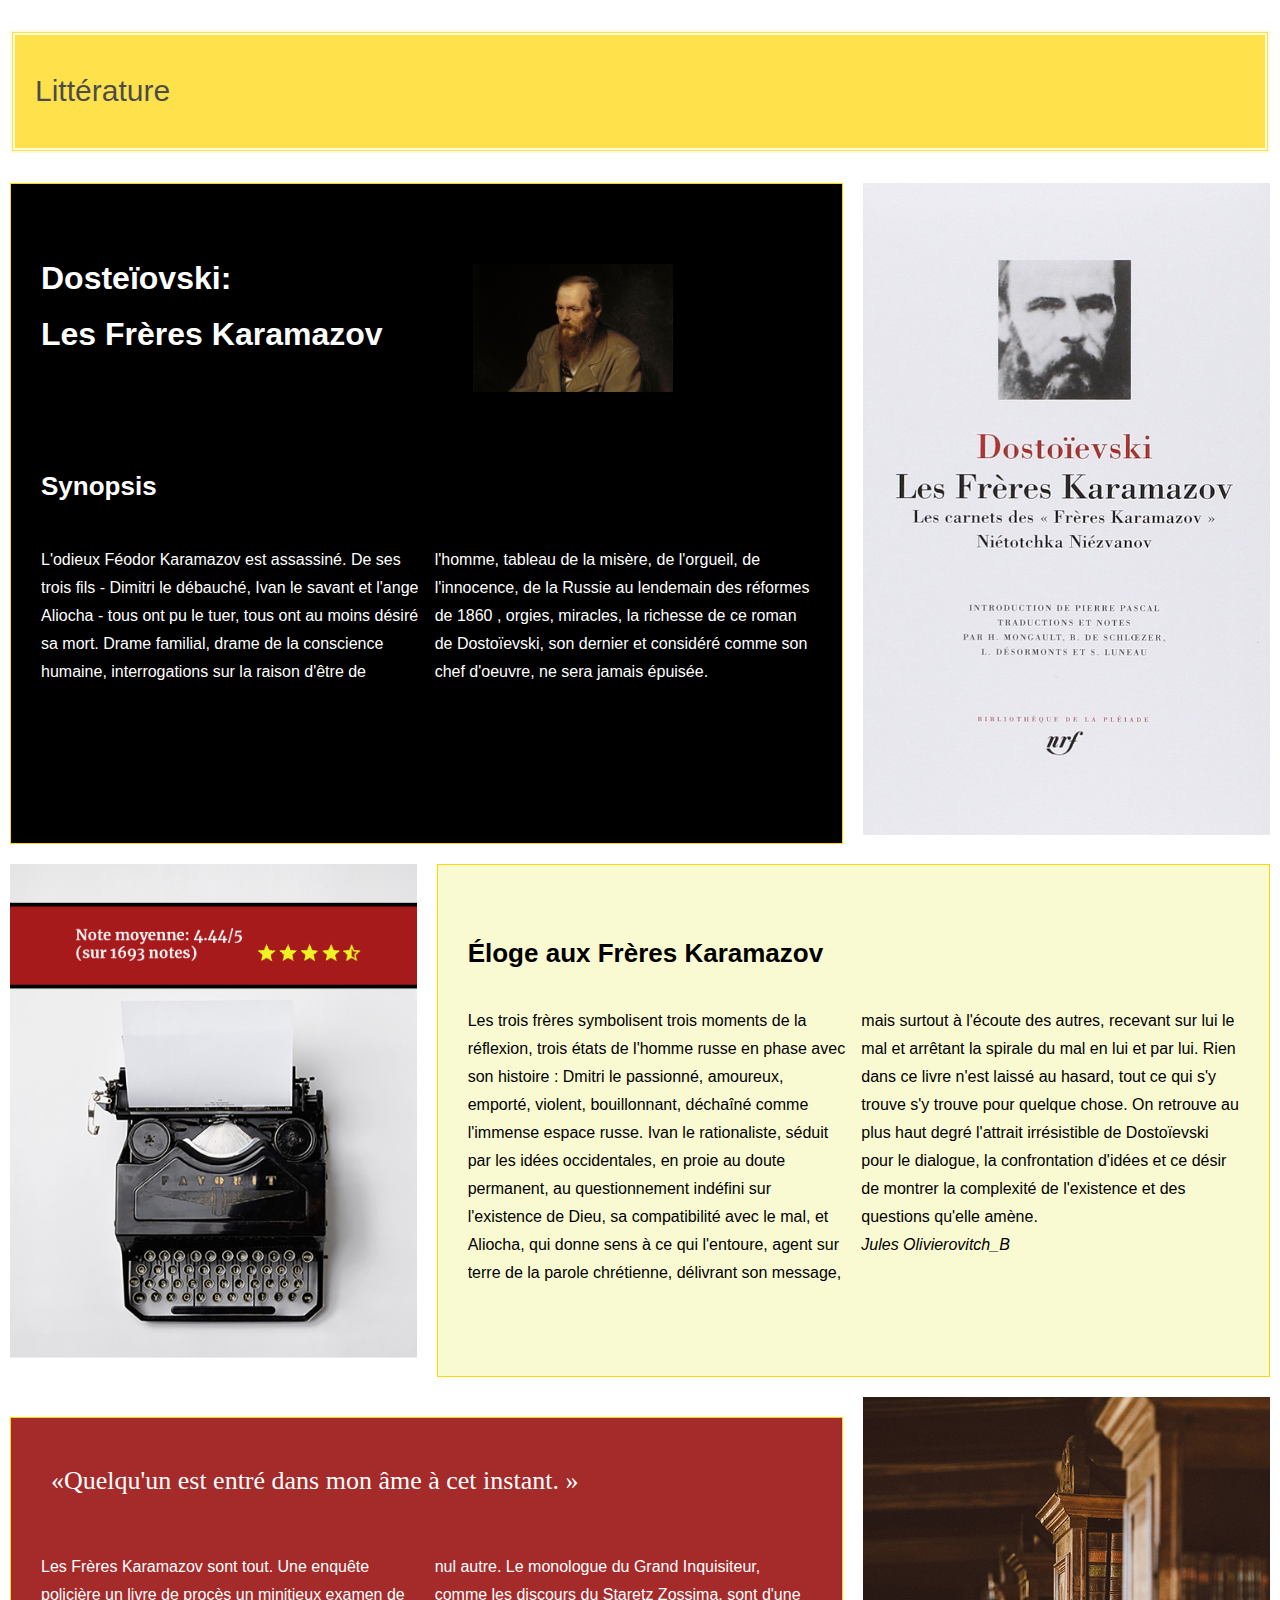
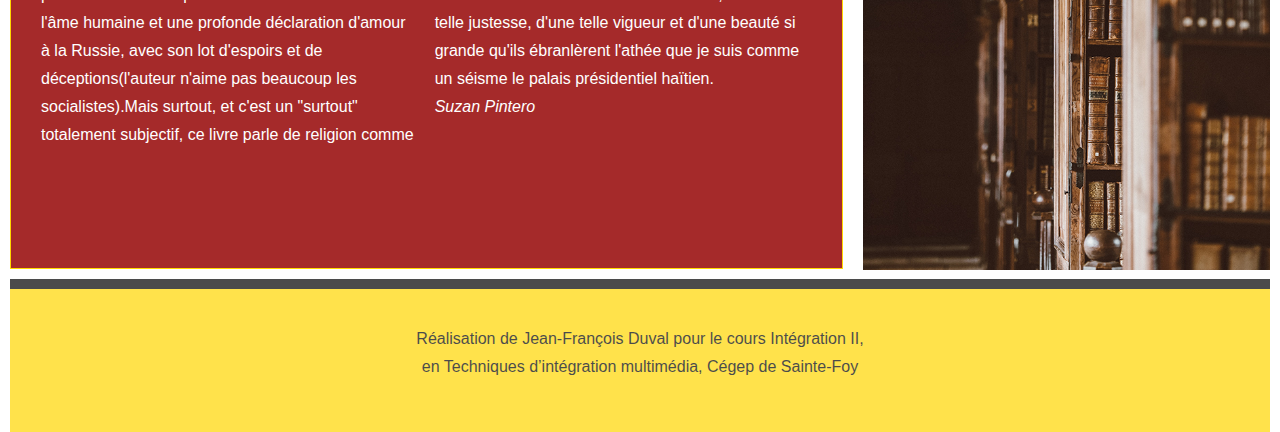
==== commit f14f9092: "Terminé 24 mai" ====
--- a/index.html
+++ b/index.html
@@ -3,33 +3,51 @@
 <head>
     <meta charset="UTF-8">
     <meta name="viewport" content="width=device-width, initial-scale=1.0"/>
-        <link rel="stylesheet" href="css/styles.css">
     <title>P1 Grilles festives</title>
+    <link rel="apple-touch-icon" sizes="180x180" href="images/favicon/apple-touch-icon.png">
+    <link rel="icon" type="image/png" sizes="32x32" href="images/favicon/favicon-32x32.png">
+    <link rel="icon" type="image/png" sizes="16x16" href="images/favicon/favicon-16x16.png">
+    <link rel="manifest" href="images/favicon/site.webmanifest">
+    <link rel="mask-icon" href="images/favicon/safari-pinned-tab.svg" color="#5bbad5">
+    <meta name="msapplication-TileColor" content="#ffc40d">
+    <meta name="theme-color" content="#ffffff">
+    <meta name="description"
+          content="Le projet grilles festives nous permet de raffiner les mises en page css à l'aide des grid templates areas ">
+    <meta name="keywords" content="P1 grilles festives, Jean-François Duval,
+    Techniques d’intégration multimédia, Cégep de Sainte-Foy, grid template areas, css">
+    <meta name="author" content="Jean-François Duval">
+    <!--    <link rel="stylesheet" href="css/styles.css">-->
+    <link rel="stylesheet" href="css/styles.min.css">
 </head>
 <body class="body">
-    <header class="header--titre" id="header" role="banner">
-        <p class="titre">Littérature</p>
-    </header>
+<header class="header--titre" id="header" role="banner">
+    <p class="titre">Littérature</p>
+</header>
 <main class="conteneur cards" id="main" role="main">
     <div class="cards__div card1">
+
         <h1>Dosteïovski:
             <br>
             Les Frères Karamazov
         </h1>
-        <picture class="float_reactif">
-            <source media="(min-width:600px)" srcset="images/fiodor_min_600.jpg">
-            <source media="(min-width:801px)" srcset="images/fiodor_min_800.jpg">
-            <img src="../images/m03/accueil_photo1_1200.jpg" alt="végétation de l'île">
+
+        <h2 class="synopsis">Synopsis</h2>
+        <picture class="img_card1">
+            <source media="(min-width:1200px)" srcset="images/fiodor_card1.jpg">
+            <img src="images/fiodor_card1.jpg" alt="Fiodor Dosteievski">
         </picture>
-        <h2 class="synopsis">Synopsis</h2>
-        <p class="p1">L'odieux Féodor Karamazov est assassiné. De ses trois fils - Dimitri le débauché, Ivan le savant et l'ange
+        <p class="p1">L'odieux Féodor Karamazov est assassiné. De ses trois fils - Dimitri le débauché, Ivan le savant
+            et l'ange
             Aliocha - tous ont pu le tuer, tous ont au moins désiré sa mort. Drame familial, drame de la conscience
             humaine, interrogations sur la raison d'être de l'homme, tableau de la misère, de l'orgueil, de l'innocence,
-            de la Russie au lendemain des réformes de <time>1860</time>, orgies, miracles, la richesse de ce roman de Dostoïevski,
-            son dernier et considéré comme son chef d'oeuvre, ne sera jamais épuisée. </p>
+            de la Russie au lendemain des réformes de
+            <time>1860</time>
+            , orgies, miracles, la richesse de ce roman de Dostoïevski,
+            son dernier et considéré comme son chef d'oeuvre, ne sera jamais épuisée.
+        </p>
     </div>
     <div class="cards__div card2">
-        <img class="img_1" src="images/couv_livre.jpg" alt="Couverture du livre Les Frères Karamazov">
+        <img class="img_1" src="images/couverture_livre_666.jpg" alt="Couverture du livre Les Frères Karamazov">
     </div>
     <div class="cards__div card3">
         <img class="img_2" src="images/old_typewriter.png"
@@ -37,7 +55,8 @@
     </div>
     <div class="cards__div card4">
         <h2 class="eloge">Éloge aux Frères Karamazov</h2>
-        <p class="p2">Les trois frères symbolisent trois moments de la réflexion, trois états de l'homme russe en phase avec son
+        <p class="p2">Les trois frères symbolisent trois moments de la réflexion, trois états de l'homme russe en phase
+            avec son
             histoire : Dmitri le passionné, amoureux, emporté, violent, bouillonnant, déchaîné comme l'immense espace
             russe. Ivan le rationaliste, séduit par les idées occidentales, en proie au doute permanent, au
             questionnement indéfini sur l'existence de Dieu, sa compatibilité avec le mal, et Aliocha, qui donne sens à
@@ -53,9 +72,10 @@
     <div class="cards__div card5">
         <q class="quote">Quelqu'un est entré dans
             mon âme à cet instant.
-            </q>
+        </q>
 
-        <p class="p3">Les Frères Karamazov sont tout. Une enquête policière un livre de procès un minitieux examen de l'âme humaine
+        <p class="p3">Les Frères Karamazov sont tout. Une enquête policière un livre de procès un minitieux examen de
+            l'âme humaine
             et une profonde déclaration d'amour à la Russie, avec son lot d'espoirs et de déceptions(l'auteur n'aime pas
             beaucoup les socialistes).Mais surtout, et c'est un "surtout" totalement subjectif, ce livre parle de
             religion comme nul autre. Le monologue du Grand Inquisiteur, comme les discours du Staretz Zossima, sont
@@ -66,10 +86,12 @@
         </p>
     </div>
     <div class="cards__div card6">
-        <img class="img_3" src="images/librairie_vieux_livres_600.png" alt="vieille librairie">
+        <img class="img_3" src="images/librairie_vieux_livres_600.jpg" alt="vieille librairie">
     </div>
 </main>
 <footer class="credits" id="footer" role="contentinfo">
-    <p class="credits">Crédits, Jean-François Duval, intégration 2, 2021</p></footer>
+    <p class="credits">Réalisation de Jean-François Duval pour le cours Intégration II, <br>en Techniques d’intégration
+        multimédia, Cégep de Sainte-Foy</p>
+</footer>
 </body>
 </html>--- a/css/styles.css
+++ b/css/styles.css
@@ -1,5 +1,10 @@
 @charset "UTF-8";
-
+/*
+* Prefixed by https://autoprefixer.github.io
+* PostCSS: v7.0.29,
+* Autoprefixer: v9.7.6
+* Browsers: last 4 version
+*/
 /**
  * @author Jean-François Duval 2067006@csfoy.ca
  *
@@ -27,8 +32,6 @@
 @import url(_typo.css);
 
 
-
-
 /* Mise en page des cards
    ========================================================================== */
 
@@ -40,9 +43,12 @@
 
 @media (min-width: 601px) {
     .cards {
+        display: -ms-grid;
         display: grid;
+        -ms-grid-columns: 1fr 20px 1fr 20px 1fr;
         grid-template-columns: 1fr 1fr 1fr;
         grid-gap: 20px;
+        -ms-grid-rows: auto 20px auto 20px auto;
         grid-template-areas:
                 "a a b"
     "c d d" "e e f";
@@ -80,6 +86,63 @@
 
 }
 
+@media (min-width: 601px) {
+    .card1 {
+
+        -ms-grid-row: 1;
+
+        -ms-grid-column: 1;
+
+        -ms-grid-column-span: 3;
+
+    }
+
+    .card2 {
+
+        -ms-grid-row: 1;
+
+        -ms-grid-column: 5;
+
+    }
+
+    .card3 {
+
+        -ms-grid-row: 3;
+
+        -ms-grid-column: 1;
+
+    }
+
+    .card4 {
+
+        -ms-grid-row: 3;
+
+        -ms-grid-column: 3;
+
+        -ms-grid-column-span: 3;
+
+    }
+
+    .card5 {
+
+        -ms-grid-row: 5;
+
+        -ms-grid-column: 1;
+
+        -ms-grid-column-span: 3;
+
+    }
+
+    .card6 {
+
+        -ms-grid-row: 5;
+
+        -ms-grid-column: 5;
+
+    }
+
+}
+
 .cards .cards__div {
     padding-left: 1.5rem;
     padding-right: 1.5rem;
@@ -97,22 +160,27 @@
     background-color: black;
     border: solid 0.1em gold
 }
-@media(min-width: 949px){
-.cards .cards__div:nth-child(1) {
-    display: flex;
-    flex-wrap: wrap;
-
-
-}
-}
-@media(min-width: 949px){
-    .cards .cards__div:nth-child(1) .float_reactif{
-        float: right;
+
+@media (min-width: 949px) {
+    .cards .cards__div:nth-child(1) {
+        display: -webkit-box;
+        display: -ms-flexbox;
+        display: flex;
+        -ms-flex-wrap: wrap;
+        flex-wrap: wrap;
+
+
+    }
+}
+
+@media (min-width: 1200px) {
+    .img_card1 {
         max-width: 200px;
-        margin:5rem 2rem 0 9rem;
-
-    }
-}
+        margin: 5rem 2rem 0 9rem;
+
+    }
+}
+
 .cards .cards__div:nth-child(1) {
     background-color: black;
 
@@ -122,19 +190,23 @@
     padding: 2rem 0 0 0;
 
 }
-@media(min-width: 601px){
-.cards .cards__div:nth-child(2) {
-    padding:  0;
-}
-}
+
+@media (min-width: 601px) {
+    .cards .cards__div:nth-child(2) {
+        padding: 0;
+    }
+}
+
 .cards .cards__div:nth-child(3) {
     padding: 2rem 0 0 0;
 }
-@media(min-width: 601px){
-.cards .cards__div:nth-child(3) {
-    padding:  0;
-}
-}
+
+@media (min-width: 601px) {
+    .cards .cards__div:nth-child(3) {
+        padding: 0;
+    }
+}
+
 .cards .cards__div:nth-child(4) {
     background-color: lightgoldenrodyellow;
     border: solid 0.1em gold
@@ -155,14 +227,15 @@
     }
 }
 
+.cards .cards__div:nth-child(6) {
+    padding: 2rem 0 2rem 0;
+}
+
+@media (min-width: 601px) {
     .cards .cards__div:nth-child(6) {
-padding:2rem 0 2rem 0;
-    }
-    @media(min-width: 601px){
-        .cards .cards__div:nth-child(6) {
-            padding:0 ;
-        }
-    }
+        padding: 0;
+    }
+}
 
 
 @media (min-width: 600px) {
@@ -178,12 +251,12 @@
 
 
 }
-@media(max-width: 949px) {
-    .float_reactif {
+
+@media (max-width: 1200px) {
+    .img_card1 {
         display: none;
     }
 }
-
 
 
 /***Textes***/
@@ -199,34 +272,48 @@
     color: white;
 }
 
-.p1{
+.p1 {
+
+    -webkit-column-width: 250px;
+
+    -moz-column-width: 250px;
 
     column-width: 250px;
 
 }
-@media(min-width: 949px){
-    .p1{
-        margin-top:-1rem;
-    }
-}
+
+@media (min-width: 949px) {
+    .p1 {
+        margin-top: 5rem;
+    }
+}
+
 .p2 {
     color: black;
-   column-width: 250px;
-
-}
-@media(min-width: 949px){
-    .p2{
-        margin-top:3rem;
-    }
-}
-.p3{
+    -webkit-column-width: 250px;
+    -moz-column-width: 250px;
     column-width: 250px;
-}
-@media(min-width: 949px){
-    .p3{
-        margin-top:5rem;
-    }
-}
+
+}
+
+@media (min-width: 949px) {
+    .p2 {
+        margin-top: 3rem;
+    }
+}
+
+.p3 {
+    -webkit-column-width: 250px;
+    -moz-column-width: 250px;
+    column-width: 250px;
+}
+
+@media (min-width: 949px) {
+    .p3 {
+        margin-top: 5rem;
+    }
+}
+
 .eloge {
     color: black;
     padding: 1.5rem 0 0 0;
@@ -238,24 +325,47 @@
 
 }
 
-@media(min-width:949px){
-    .synopsis{
-        float: left;
-margin-top: -2rem;
-    }
-}
+@media (min-width: 949px) {
+    .synopsis {
+        /*float: left;*/
+        position: absolute;
+        margin-top: 16rem;
+    }
+}
+
+@media (min-width: 1200px) {
+    .synopsis {
+        margin-top: 25rem;
+    }
+}
+
 /*animation titre*/
 
 .titre {
     color: black;
     padding: 3rem 2rem;
     background-color: gold;
+    -webkit-animation-duration: 1s;
     animation-duration: 1s;
+    -webkit-animation-name: slidein;
     animation-name: slidein;
-    border-style: double ;
-    border-color:  lightgoldenrodyellow ;
-    border-width:0.5rem;
-
+    border-style: double;
+    border-color: lightgoldenrodyellow;
+    border-width: 0.5rem;
+
+}
+
+@-webkit-keyframes slidein {
+    from {
+        margin-left: 100%;
+        width: 100%;
+
+    }
+
+    to {
+        /*margin-right: 0;*/
+
+    }
 }
 
 @keyframes slidein {
@@ -270,6 +380,7 @@
 
     }
 }
+
 /***Sections***/
 header {
     font-size: 3rem;
@@ -296,4 +407,4 @@
     text-align: center;
     color: black;
 
-}
+}--- a/css/styles.min.css
+++ b/css/styles.min.css
@@ -0,0 +1 @@
+@charset "UTF-8";/*! normalize.css v8.0.1 | MIT License | github.com/necolas/normalize.css */html{line-height:1.15;-webkit-text-size-adjust:100%}body{margin:0}main{display:block}h1{font-size:2em;margin:.67em 0}hr{box-sizing:content-box;height:0;overflow:visible}pre{font-family:monospace,monospace;font-size:1em}a{background-color:transparent}abbr[title]{border-bottom:none;text-decoration:underline;text-decoration:underline dotted}b,strong{font-weight:bolder}code,kbd,samp{font-family:monospace,monospace;font-size:1em}small{font-size:80%}sub,sup{font-size:75%;line-height:0;position:relative;vertical-align:baseline}sub{bottom:-.25em}sup{top:-.5em}img{border-style:none}button,input,optgroup,select,textarea{font-family:inherit;font-size:100%;line-height:1.15;margin:0}button,input{overflow:visible}button,select{text-transform:none}[type=button],[type=reset],[type=submit],button{-webkit-appearance:button}[type=button]::-moz-focus-inner,[type=reset]::-moz-focus-inner,[type=submit]::-moz-focus-inner,button::-moz-focus-inner{border-style:none;padding:0}[type=button]:-moz-focusring,[type=reset]:-moz-focusring,[type=submit]:-moz-focusring,button:-moz-focusring{outline:1px dotted ButtonText}fieldset{padding:.35em .75em .625em}legend{box-sizing:border-box;color:inherit;display:table;max-width:100%;padding:0;white-space:normal}progress{vertical-align:baseline}textarea{overflow:auto}[type=checkbox],[type=radio]{box-sizing:border-box;padding:0}[type=number]::-webkit-inner-spin-button,[type=number]::-webkit-outer-spin-button{height:auto}[type=search]{-webkit-appearance:textfield;outline-offset:-2px}[type=search]::-webkit-search-decoration{-webkit-appearance:none}::-webkit-file-upload-button{-webkit-appearance:button;font:inherit}details{display:block}summary{display:list-item}template{display:none}[hidden]{display:none}.header--titre .titre{font-family:Merriweather,sans-serif}.h1,.h2,h1,h2{font-family:Merriweather,sans-serif}.p,p{font-family:Arial,sans-serif}html{font-size:62.5%}body{font-size:1.6rem;line-height:1.375}@media (min-width:600px){body{line-height:1.5}}@media (min-width:800px){body{line-height:1.75}}.h1,h1{font-size:2.2rem}@media (min-width:600px){.h1,h1{font-size:2.8rem}}@media (min-width:800px){.h1,h1{font-size:3.2rem}}.quote{font-size:2rem}@media (min-width:600px){.quote{font-size:2.2rem}}@media (min-width:800px){.quote{font-size:2.6rem}}.h2,h2{font-size:2rem}@media (min-width:600px){.h2,h2{font-size:2.2rem}}@media (min-width:800px){.h2,h2{font-size:2.6rem}}.h3,h3{font-size:1.8rem}@media (min-width:600px){.h3,h3{font-size:2.4rem}}@media (min-width:800px){.h3,h3{font-size:3rem}}.h4,h4{font-size:1.6rem}@media (min-width:600px){.h4,h4{font-size:1.8rem}}@media (min-width:800px){.h4,h4{font-size:2.2rem}}.clearfix::after{content:"";display:table;clear:both}html{box-sizing:border-box}*,::after,::before{box-sizing:inherit}img{max-width:100%}abbr[title]{text-decoration:none;cursor:help}abbr[title]:hover{background-color:rgba(244,161,71,.25)}.screen-reader-only,.visuallyhidden{border:0;clip:rect(0 0 0 0);height:1px;margin:-1px;overflow:hidden;padding:0;position:absolute;width:1px}.screen-reader-only.focusable:active,.screen-reader-only.focusable:focus,.visuallyhidden.focusable:active,.visuallyhidden.focusable:focus{clip:auto;height:auto;margin:0;overflow:visible;position:static;width:auto}.cards{list-style:none}@media (min-width:601px){.cards{display:-ms-grid;display:grid;-ms-grid-columns:1fr 20px 1fr 20px 1fr;grid-template-columns:1fr 1fr 1fr;grid-gap:20px;-ms-grid-rows:auto 20px auto 20px auto;grid-template-areas:"a a b" "c d d" "e e f"}.card1{grid-area:a;color:#fff}.card2{grid-area:b}.card3{grid-area:c}.card4{grid-area:d}.card5{grid-area:e;color:#fff}.card6{grid-area:f}}@media (min-width:601px){.card1{-ms-grid-row:1;-ms-grid-column:1;-ms-grid-column-span:3}.card2{-ms-grid-row:1;-ms-grid-column:5}.card3{-ms-grid-row:3;-ms-grid-column:1}.card4{-ms-grid-row:3;-ms-grid-column:3;-ms-grid-column-span:3}.card5{-ms-grid-row:5;-ms-grid-column:1;-ms-grid-column-span:3}.card6{-ms-grid-row:5;-ms-grid-column:5}}.cards .cards__div{padding-left:1.5rem;padding-right:1.5rem}@media (min-width:601px){.cards .cards__div{padding:3rem}}.cards .cards__div:nth-child(1){background-color:#000;border:solid .1em gold}@media (min-width:949px){.cards .cards__div:nth-child(1){display:-webkit-box;display:-ms-flexbox;display:flex;-ms-flex-wrap:wrap;flex-wrap:wrap}}@media (min-width:1200px){.img_card1{max-width:200px;margin:5rem 2rem 0 9rem}}.cards .cards__div:nth-child(1){background-color:#000}.cards .cards__div:nth-child(2){padding:2rem 0 0 0}@media (min-width:601px){.cards .cards__div:nth-child(2){padding:0}}.cards .cards__div:nth-child(3){padding:2rem 0 0 0}@media (min-width:601px){.cards .cards__div:nth-child(3){padding:0}}.cards .cards__div:nth-child(4){background-color:#fafad2;border:solid .1em gold}.cards .cards__div:nth-child(5){background-color:brown;border:solid .1em gold;padding-top:2rem;margin-top:2rem}@media (min-width:601px){.cards .cards__div:nth-child(5){padding-top:4rem;margin-bottom:1rem}}.cards .cards__div:nth-child(6){padding:2rem 0 2rem 0}@media (min-width:601px){.cards .cards__div:nth-child(6){padding:0}}img{min-width:100%}@media (max-width:1200px){.img_card1{display:none}}h1{color:#fff;padding:1.5rem 0 0 0}h2,p{padding:0 0 1.5rem 0;color:#fff}.p1{-webkit-column-width:250px;-moz-column-width:250px;column-width:250px}@media (min-width:949px){.p1{margin-top:5rem}}.p2{color:#000;-webkit-column-width:250px;-moz-column-width:250px;column-width:250px}@media (min-width:949px){.p2{margin-top:3rem}}.p3{-webkit-column-width:250px;-moz-column-width:250px;column-width:250px}@media (min-width:949px){.p3{margin-top:5rem}}.eloge{color:#000;padding:1.5rem 0 0 0}.quote{color:#fff;padding:1.5rem 0 0 1rem}@media (min-width:949px){.synopsis{position:absolute;margin-top:16rem}}@media(min-width:1200px){.synopsis{margin-top:25rem}}.titre{color:#000;padding:3rem 2rem;background-color:gold;-webkit-animation-duration:1s;animation-duration:1s;-webkit-animation-name:slidein;animation-name:slidein;border-style:double;border-color:#fafad2;border-width:.5rem}@-webkit-keyframes slidein{from{margin-left:100%;width:100%}}@keyframes slidein{from{margin-left:100%;width:100%}}header{font-size:3rem;opacity:.7}.body{padding-right:1rem;padding-left:1rem}footer{background-color:gold;padding:20px;opacity:.7;border-top:solid #000 1rem}.credits{text-align:center;color:#000}